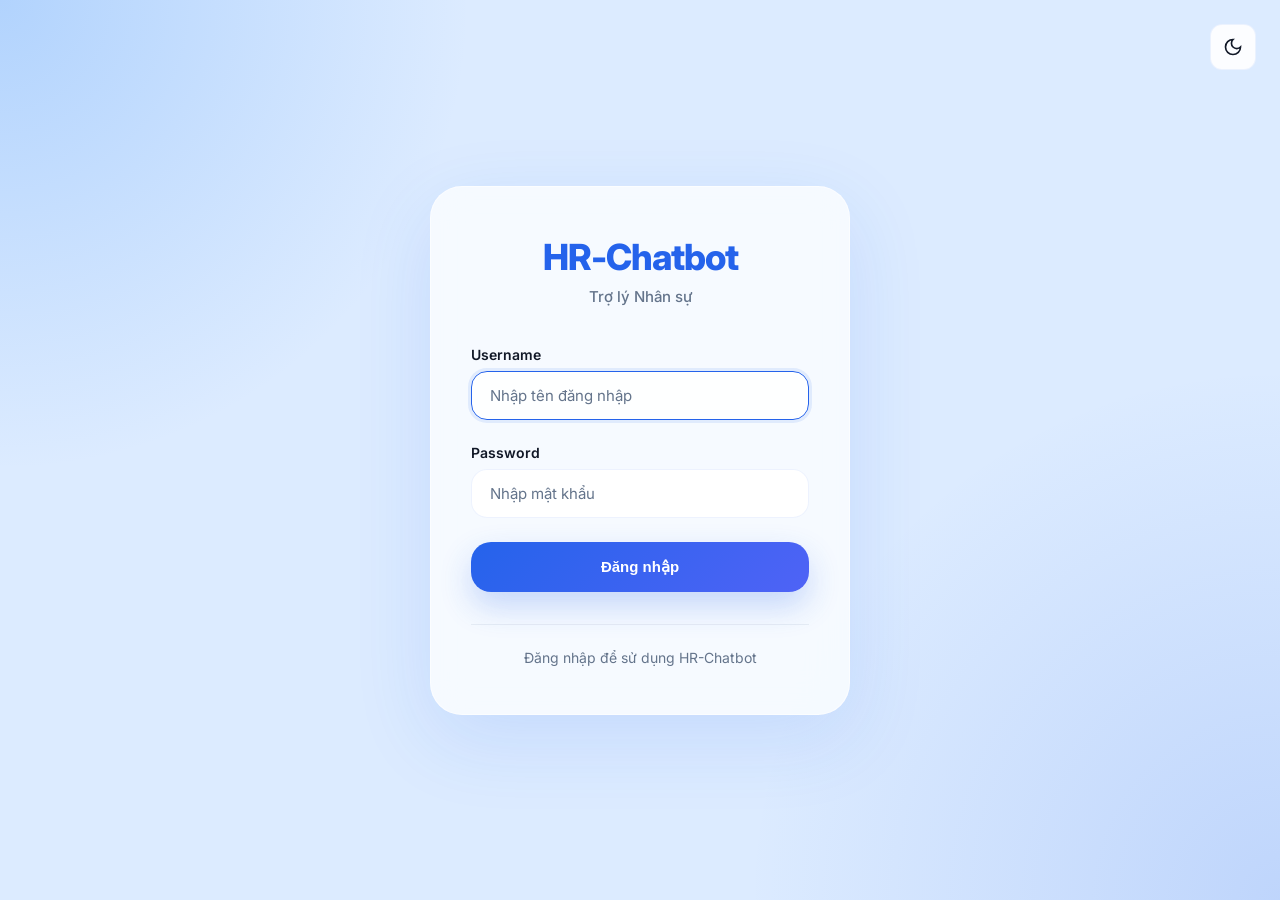
==== source/frontend/login.html @ 783444f4 "hoàn thành bảo mật cơ bản" ====
<!DOCTYPE html>
<html lang="vi">
<head>
    <meta charset="UTF-8">
    <meta name="viewport" content="width=device-width, initial-scale=1.0">
    <title>HR-Chatbot</title>
    <link rel="stylesheet" href="login.css">
</head>
<body>
    <div class="login-container">
        <div class="login-card">
            <div class="login-header">
                <h1 class="login-title">HR-Chatbot</h1>
                <p class="login-subtitle">Trợ lý Nhân sự</p>
            </div>

            <form class="login-form" id="loginForm">
                <div class="form-group">
                    <label for="username">Username</label>
                    <input
                        type="text"
                        id="username"
                        class="form-input"
                        placeholder="Nhập tên đăng nhập"
                        required
                        autocomplete="username"
                    >
                </div>

                <div class="form-group">
                    <label for="password">Password</label>
                    <input
                        type="password"
                        id="password"
                        class="form-input"
                        placeholder="Nhập mật khẩu"
                        required
                        autocomplete="current-password"
                    >
                </div>

                <div class="error-message" id="errorMessage" style="display: none;"></div>
                <div class="success-message" id="successMessage" style="display: none;"></div>

                <button type="submit" class="btn-login" id="loginBtn">
                    <span class="btn-text">Đăng nhập</span>
                    <span class="btn-loader" style="display: none;"></span>
                </button>
            </form>

            <div class="login-footer">
                <p>Đăng nhập để sử dụng HR-Chatbot</p>
            </div>
        </div>
    </div>

    <script src="login.js"></script>
</body>
</html>
---- source/frontend/login.css ----
@import url('https://fonts.googleapis.com/css2?family=Inter:wght@400;500;600;700;800&display=swap');

* {
    margin: 0;
    padding: 0;
    box-sizing: border-box;
}

:root {
    --c-lightest: #F8FBFF;
    --c-light: #EAF2FF;
    --c-medium: #2563EB;
    --c-dark: #172554;

    --primary: var(--c-medium);
    --primary-hover: #1D4ED8;
    --accent: var(--c-dark);

    --bg-main: #DCEBFF;
    --bg-panel: rgba(248, 251, 255, 0.92);
    --bg-input: rgba(255, 255, 255, 0.9);
    --bg-soft: rgba(37, 99, 235, 0.08);

    --text-primary: #111827;
    --text-secondary: #64748B;

    --border-color: rgba(37, 99, 235, 0.08);
    --shadow: 0 24px 80px rgba(37, 99, 235, 0.12);
    --shadow-soft: 0 16px 40px rgba(37, 99, 235, 0.1);
}

[data-theme="dark"] {
    --primary: var(--c-medium);
    --primary-hover: #60A5FA;
    --accent: #DBEAFE;

    --bg-main: #0F172A;
    --bg-panel: rgba(15, 23, 42, 0.94);
    --bg-input: rgba(30, 41, 59, 0.92);
    --bg-soft: rgba(96, 165, 250, 0.12);

    --text-primary: #F9FAFB;
    --text-secondary: #CBD5E1;

    --border-color: rgba(148, 163, 184, 0.14);
    --shadow: 0 24px 80px rgba(0, 0, 0, 0.35);
    --shadow-soft: 0 16px 42px rgba(0, 0, 0, 0.24);
}

body {
    font-family: 'Inter', sans-serif;
    background:
        radial-gradient(circle at top left, rgba(96, 165, 250, 0.34), transparent 30%),
        radial-gradient(circle at bottom right, rgba(37, 99, 235, 0.16), transparent 34%),
        var(--bg-main);
    color: var(--text-primary);
    height: 100vh;
    overflow: hidden;
    display: flex;
    align-items: center;
    justify-content: center;
}

.login-container {
    width: 100%;
    display: flex;
    align-items: center;
    justify-content: center;
    padding: 20px;
}

.login-card {
    width: 100%;
    max-width: 420px;
    background: var(--bg-panel);
    border: 1px solid rgba(255, 255, 255, 0.56);
    border-radius: 32px;
    box-shadow: var(--shadow);
    padding: 48px 40px;
    backdrop-filter: blur(18px);
    animation: fadeIn 0.4s ease;
}

.login-header {
    text-align: center;
    margin-bottom: 40px;
}

.login-title {
    font-size: 36px;
    font-weight: 800;
    color: var(--primary);
    letter-spacing: -1px;
    margin-bottom: 8px;
}

.login-subtitle {
    font-size: 15px;
    color: var(--text-secondary);
    font-weight: 500;
}

.login-form {
    display: flex;
    flex-direction: column;
    gap: 24px;
}

.form-group {
    display: flex;
    flex-direction: column;
    gap: 8px;
}

.form-group label {
    font-size: 14px;
    font-weight: 600;
    color: var(--text-primary);
}

.form-input {
    padding: 14px 18px;
    background: var(--bg-input);
    border: 1px solid var(--border-color);
    border-radius: 16px;
    font-size: 15px;
    color: var(--text-primary);
    font-family: inherit;
    transition: all 0.2s ease;
}

.form-input:focus {
    outline: none;
    border-color: var(--primary);
    box-shadow: 0 0 0 3px rgba(37, 99, 235, 0.1);
}

.form-input::placeholder {
    color: var(--text-secondary);
}

.form-input.error {
    border-color: #EF4444;
    animation: shake 0.4s ease;
}

.error-message {
    padding: 12px 16px;
    background: rgba(239, 68, 68, 0.1);
    border: 1px solid rgba(239, 68, 68, 0.2);
    border-radius: 12px;
    color: #DC2626;
    font-size: 14px;
    font-weight: 500;
    display: flex;
    align-items: center;
    gap: 8px;
}

.error-message::before {
    content: '';
    display: inline-block;
    width: 6px;
    height: 6px;
    background: #DC2626;
    border-radius: 50%;
}

.success-message {
    padding: 12px 16px;
    background: rgba(34, 197, 94, 0.1);
    border: 1px solid rgba(34, 197, 94, 0.2);
    border-radius: 12px;
    color: #16A34A;
    font-size: 14px;
    font-weight: 500;
    display: flex;
    align-items: center;
    gap: 8px;
}

.success-message::before {
    content: '';
    display: inline-block;
    width: 6px;
    height: 6px;
    background: #16A34A;
    border-radius: 50%;
}

.btn-login {
    width: 100%;
    padding: 16px;
    background: linear-gradient(135deg, var(--primary), #4F63F6);
    color: white;
    border: none;
    border-radius: 20px;
    font-size: 15px;
    font-weight: 700;
    cursor: pointer;
    display: flex;
    align-items: center;
    justify-content: center;
    gap: 10px;
    transition: all 0.25s ease;
    box-shadow: 0 14px 32px rgba(37, 99, 235, 0.24);
}

[data-theme="dark"] .btn-login {
    background: linear-gradient(135deg, #2563EB, #60A5FA);
}

.btn-login:hover:not(:disabled) {
    transform: translateY(-2px);
    filter: brightness(1.05);
}

.btn-login:disabled {
    opacity: 0.7;
    cursor: not-allowed;
    transform: none;
}

.btn-loader {
    width: 20px;
    height: 20px;
    border: 2px solid rgba(255, 255, 255, 0.3);
    border-top-color: white;
    border-radius: 50%;
    animation: spin 0.8s linear infinite;
}

.login-footer {
    text-align: center;
    margin-top: 32px;
    padding-top: 24px;
    border-top: 1px solid rgba(148, 163, 184, 0.16);
}

.login-footer p {
    font-size: 14px;
    color: var(--text-secondary);
}

@keyframes fadeIn {
    from {
        opacity: 0;
        transform: translateY(20px);
    }
    to {
        opacity: 1;
        transform: translateY(0);
    }
}

@keyframes shake {
    0%, 100% {
        transform: translateX(0);
    }
    25% {
        transform: translateX(-8px);
    }
    75% {
        transform: translateX(8px);
    }
}

@keyframes spin {
    to {
        transform: rotate(360deg);
    }
}

/* Theme Toggle */
.theme-toggle {
    position: absolute;
    top: 24px;
    right: 24px;
    padding: 12px;
    background: var(--bg-input);
    border: 1px solid var(--border-color);
    border-radius: 12px;
    cursor: pointer;
    display: flex;
    align-items: center;
    justify-content: center;
    transition: all 0.2s ease;
}

.theme-toggle:hover {
    background: var(--bg-soft);
}

.theme-toggle svg {
    width: 20px;
    height: 20px;
    color: var(--text-primary);
}

/* Responsive */
@media (max-width: 480px) {
    .login-card {
        padding: 40px 28px;
        border-radius: 24px;
    }

    .login-title {
        font-size: 28px;
    }

    .form-input {
        padding: 12px 16px;
    }
}
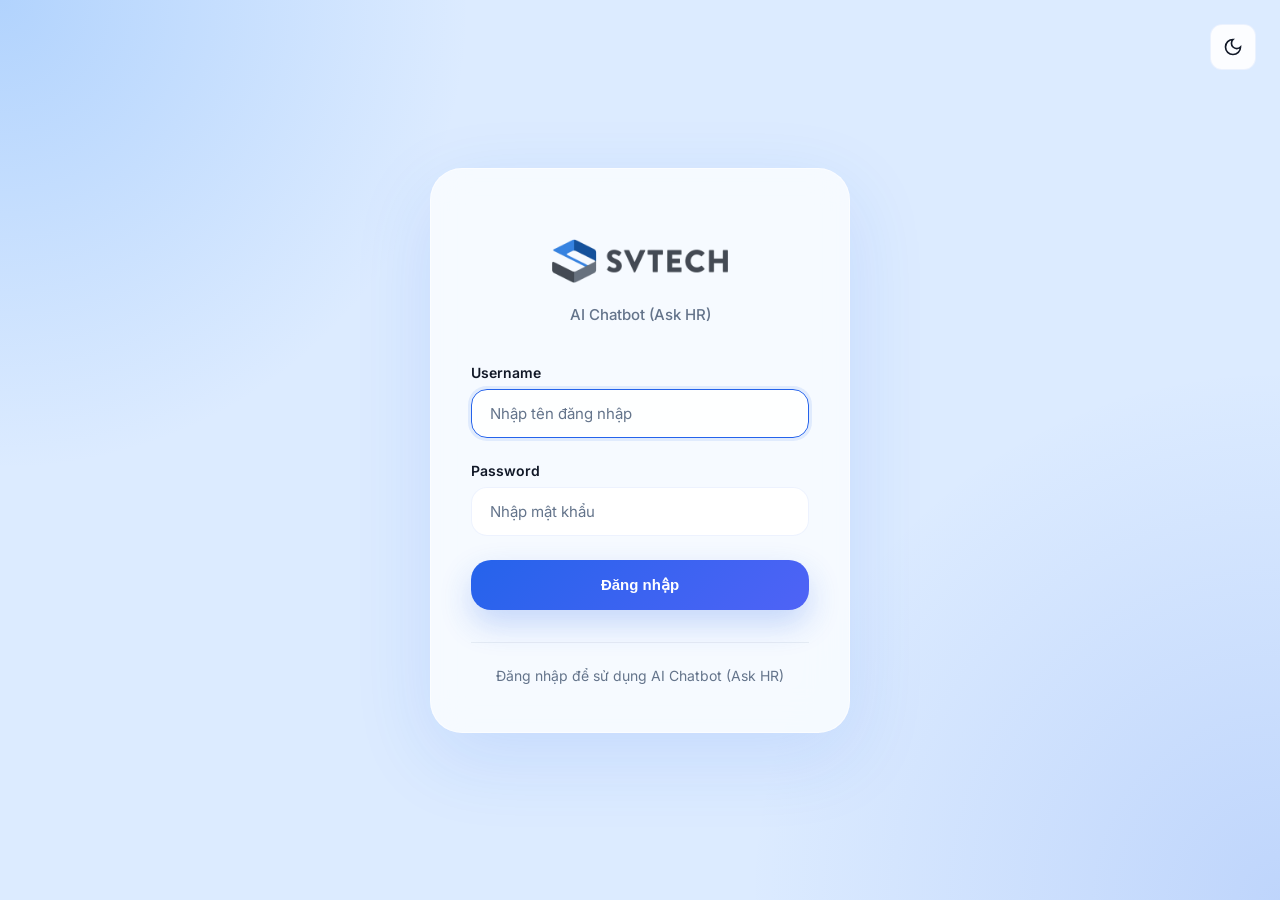
==== commit a4449cd9: "minor modify front end" ====
--- a/source/frontend/login.html
+++ b/source/frontend/login.html
@@ -10,8 +10,8 @@
     <div class="login-container">
         <div class="login-card">
             <div class="login-header">
-                <h1 class="login-title">HR-Chatbot</h1>
-                <p class="login-subtitle">Trợ lý Nhân sự</p>
+                <img src="logo.png" alt="SVTECH Logo" style="width: 100%; max-width: 220px; height: auto; object-fit: contain; display: block; margin: 0 auto;">
+                <p class="login-subtitle"> AI Chatbot (Ask HR)</p>
             </div>
 
             <form class="login-form" id="loginForm">
@@ -49,7 +49,7 @@
             </form>
 
             <div class="login-footer">
-                <p>Đăng nhập để sử dụng HR-Chatbot</p>
+                <p>Đăng nhập để sử dụng AI Chatbot (Ask HR)</p>
             </div>
         </div>
     </div>
